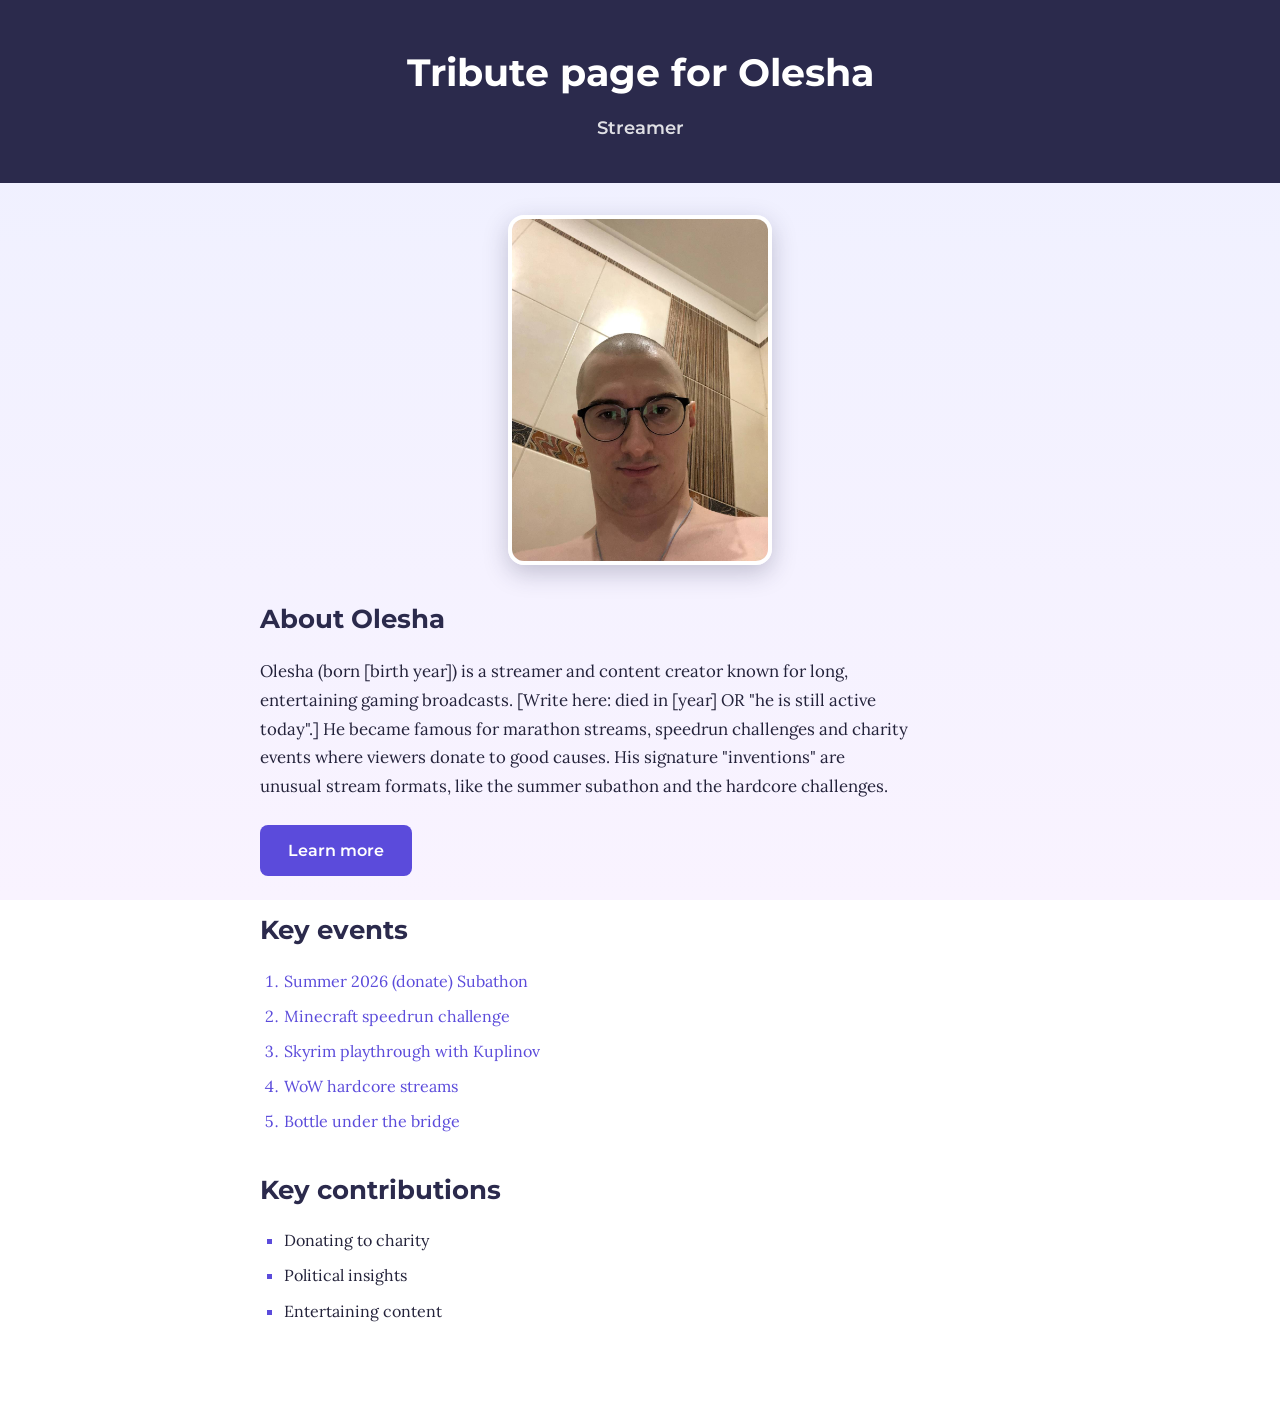
==== exercise1/index.html @ d89c707c "first commit" ====
<!DOCTYPE html>
<html lang="en">

<head>
    <meta charset="UTF-8">
    <meta name="viewport" content="width=device-width, initial-scale=1">
    <title>Tribute page for Olesha</title>

    <!-- Google Fonts: Montserrat (headings) + Lora (text) -->
    <link rel="preconnect" href="https://fonts.googleapis.com">
    <link rel="preconnect" href="https://fonts.gstatic.com" crossorigin>
    <link href="https://fonts.googleapis.com/css2?family=Lora:wght@400;600&family=Montserrat:wght@600;800&display=swap"
        rel="stylesheet">

    <link href="style.css" rel="stylesheet">
</head>

<body>
    <header>
        <h1>Tribute page for Olesha</h1>
        <h3>Streamer</h3>
    </header>

    <div class="content">
        <main>
            <img src="static/olesha.jpg" alt="Portrait of Olesha">

            <h2>About Olesha</h2>
            <p>
                Olesha (born [birth year]) is a streamer and content creator known for long, entertaining
                gaming broadcasts. [Write here: died in [year] OR "he is still active today".]
                He became famous for marathon streams, speedrun challenges and charity events where viewers
                donate to good causes. His signature "inventions" are unusual stream formats,
                like the summer subathon and the hardcore challenges.
            </p>

            <a class="btn" target="_blank"
                href="https://the-sovergon.fandom.com/ru/wiki/%D0%9E%D0%BB%D1%91%D1%88%D0%B0">Learn more</a>
        </main>

        <aside>
            <h2>Key events</h2>
            <ol>
                <li><a href="events/subathon.html">Summer 2026 (donate) Subathon</a></li>
                <li><a href="events/minecraft-speedrun.html">Minecraft speedrun challenge</a></li>
                <li><a href="events/skyrim.html">Skyrim playthrough with Kuplinov</a></li>
                <li><a href="events/wow-hardcore.html">WoW hardcore streams</a></li>
                <li><a href="events/bottle-under-bridge.html">Bottle under the bridge</a></li>
            </ol>

            <h2>Key contributions</h2>
            <ul>
                <li>Donating to charity</li>
                <li>Political insights</li>
                <li>Entertaining content</li>
            </ul>
        </aside>
    </div>
</body>

</html>
---- exercise1/style.css ----
/* ---------- Base ---------- */
:root {
    --bg-top: #eef0ff;
    --bg-bottom: #f9f3ff;
    --header-bg: #2b2a4c;
    --header-text: #ffffff;
    --text: #23223a;
    --accent: #5b4bdb;
    --accent-dark: #3f31b0;
}

* {
    box-sizing: border-box;
}

body {
    margin: 0;
    font-family: "Lora", serif;
    color: var(--text);
    line-height: 1.7;
    background: linear-gradient(to bottom, var(--bg-top), var(--bg-bottom));
    background-attachment: fixed;
}

/* ---------- Header ---------- */
header {
    background-color: var(--header-bg);
    color: var(--header-text);
    padding: 40px 20px;
    text-align: center;
}

header h1 {
    margin: 0 0 8px;
    font-size: 2.4rem;
}

header h3 {
    margin: 0;
    font-weight: 600;
    font-size: 1.1rem;
    opacity: 0.85;
}

/* ---------- Content container ---------- */
.content {
    max-width: 800px;
    margin: 0 auto;
    padding: 32px 20px 60px;
}

/* ---------- Headings and text ---------- */
h1,
h2,
h3 {
    font-family: "Montserrat", sans-serif;
}

h2 {
    font-size: 1.6rem;
    margin: 32px 0 12px;
    color: var(--header-bg);
}

p {
    font-size: 1.05rem;
    max-width: 65ch;
}

/* ---------- Image ---------- */
img {
    display: block;
    max-height: 350px;
    max-width: 100%;
    margin: 0 auto;
    border-radius: 16px;
    border: 4px solid #ffffff;
    box-shadow: 0 8px 24px rgba(43, 42, 76, 0.25);
}

/* ---------- Lists ---------- */
ol {
    list-style-type: decimal;
    padding-left: 24px;
}

ul {
    list-style-type: square;
    padding-left: 24px;
}

li {
    margin-bottom: 8px;
}

li::marker {
    color: var(--accent);
}

/* ---------- Links and button ---------- */
a {
    color: var(--accent);
    text-decoration: none;
    border-bottom: 1px solid transparent;
}

a:hover {
    color: var(--accent-dark);
    border-bottom-color: var(--accent-dark);
}

.btn {
    display: inline-block;
    padding: 12px 28px;
    margin-top: 8px;
    background-color: var(--accent);
    color: #ffffff;
    font-family: "Montserrat", sans-serif;
    font-weight: 600;
    border-radius: 8px;
    border: none;
    transition: background-color 0.2s, transform 0.2s;
}

.btn:hover {
    background-color: var(--accent-dark);
    color: #ffffff;
    transform: translateY(-2px);
}
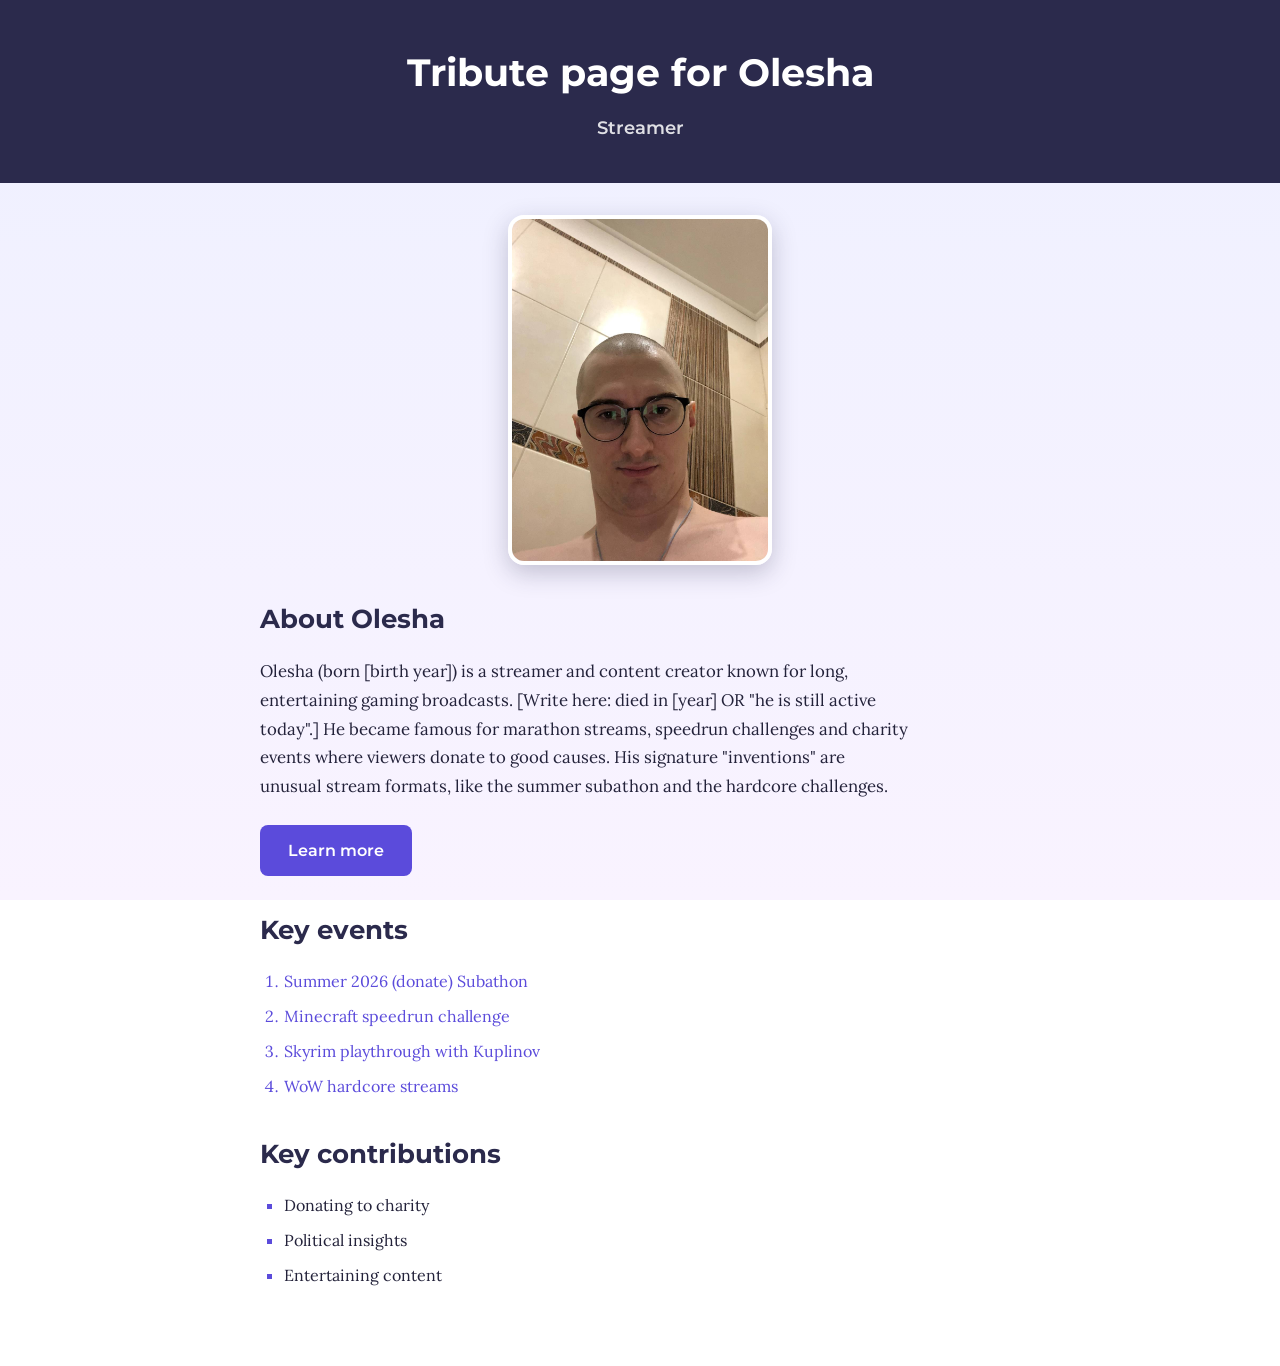
==== commit be059026: "task 3, 4" ====
--- a/exercise1/index.html
+++ b/exercise1/index.html
@@ -45,7 +45,6 @@
                 <li><a href="events/minecraft-speedrun.html">Minecraft speedrun challenge</a></li>
                 <li><a href="events/skyrim.html">Skyrim playthrough with Kuplinov</a></li>
                 <li><a href="events/wow-hardcore.html">WoW hardcore streams</a></li>
-                <li><a href="events/bottle-under-bridge.html">Bottle under the bridge</a></li>
             </ol>
 
             <h2>Key contributions</h2>
--- a/exercise1/style.css
+++ b/exercise1/style.css
@@ -1,4 +1,3 @@
-/* ---------- Base ---------- */
 :root {
     --bg-top: #eef0ff;
     --bg-bottom: #f9f3ff;
@@ -22,7 +21,6 @@
     background-attachment: fixed;
 }
 
-/* ---------- Header ---------- */
 header {
     background-color: var(--header-bg);
     color: var(--header-text);
@@ -42,14 +40,12 @@
     opacity: 0.85;
 }
 
-/* ---------- Content container ---------- */
 .content {
     max-width: 800px;
     margin: 0 auto;
     padding: 32px 20px 60px;
 }
 
-/* ---------- Headings and text ---------- */
 h1,
 h2,
 h3 {
@@ -67,7 +63,6 @@
     max-width: 65ch;
 }
 
-/* ---------- Image ---------- */
 img {
     display: block;
     max-height: 350px;
@@ -78,7 +73,6 @@
     box-shadow: 0 8px 24px rgba(43, 42, 76, 0.25);
 }
 
-/* ---------- Lists ---------- */
 ol {
     list-style-type: decimal;
     padding-left: 24px;
@@ -97,7 +91,6 @@
     color: var(--accent);
 }
 
-/* ---------- Links and button ---------- */
 a {
     color: var(--accent);
     text-decoration: none;
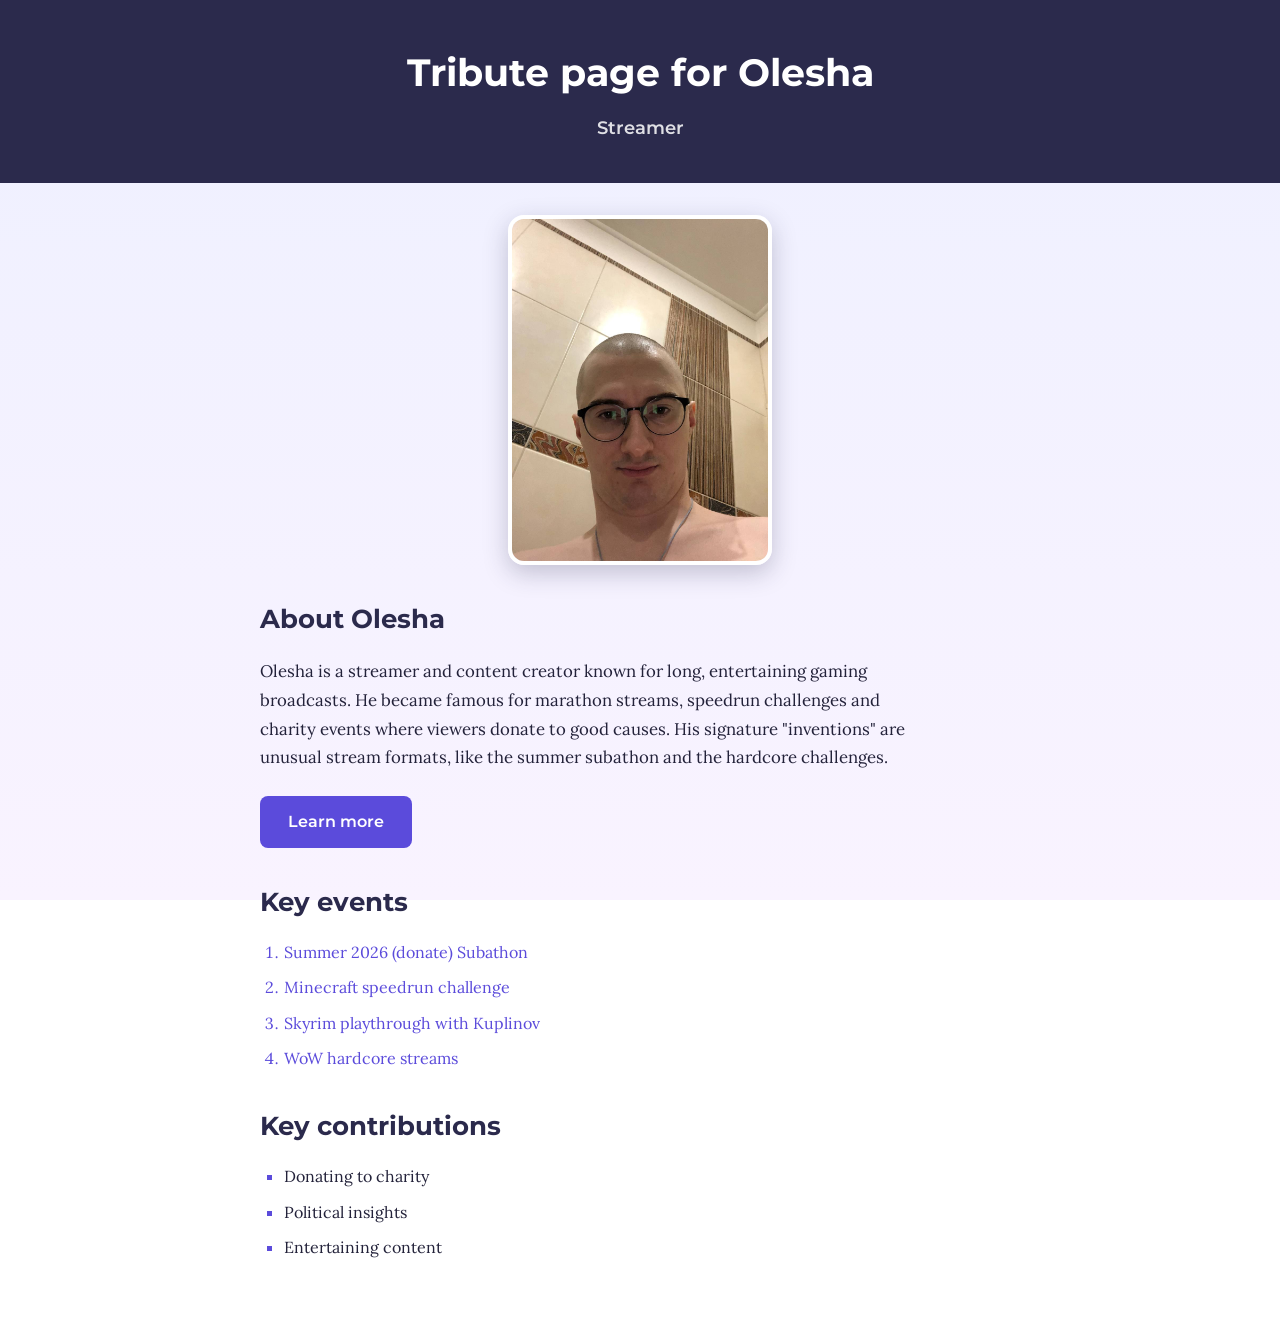
==== commit 0a639da3: "Update Olesha's biography in index.html Removed placeholder text and updated Olesha's description." ====
--- a/exercise1/index.html
+++ b/exercise1/index.html
@@ -27,9 +27,8 @@
 
             <h2>About Olesha</h2>
             <p>
-                Olesha (born [birth year]) is a streamer and content creator known for long, entertaining
-                gaming broadcasts. [Write here: died in [year] OR "he is still active today".]
-                He became famous for marathon streams, speedrun challenges and charity events where viewers
+                Olesha is a streamer and content creator known for long, entertaining
+                gaming broadcasts. He became famous for marathon streams, speedrun challenges and charity events where viewers
                 donate to good causes. His signature "inventions" are unusual stream formats,
                 like the summer subathon and the hardcore challenges.
             </p>
